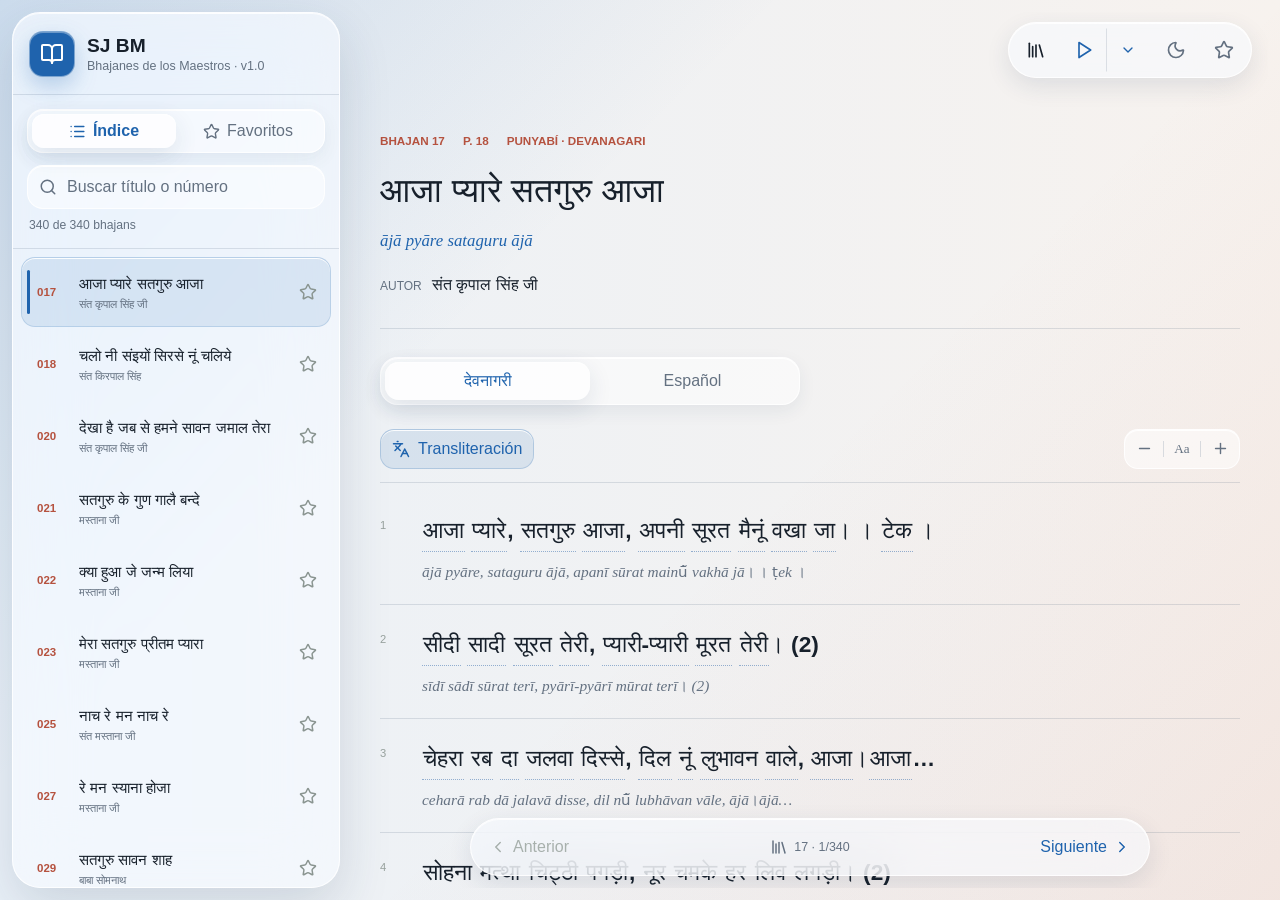
==== sj/index.html @ f0390443 "Create unified SantBani Bhajan Mala PWA" ====
<!doctype html>
<html lang="es">
<head>
  <meta charset="utf-8">
  <meta name="viewport" content="width=device-width, initial-scale=1, viewport-fit=cover">
  <meta name="theme-color" content="#eaf1f8">
  <meta name="description" content="SJ BM dentro de SantBani Bhajan Mala, con devanagari, transliteración y traducción española.">
  <meta name="mobile-web-app-capable" content="yes">
  <meta name="apple-mobile-web-app-capable" content="yes">
  <meta name="apple-mobile-web-app-status-bar-style" content="default">
  <meta name="apple-mobile-web-app-title" content="SantBani BM">
  <meta name="app-version" content="1.0">
  <title>SantBani Bhajan Mala · SJ BM</title>
  <script>
    try {
      const preferences = JSON.parse(localStorage.getItem("sj-bm:preferences") || "{}");
      document.documentElement.dataset.theme = preferences.theme === "dark" ? "dark" : "light";
    } catch {
      document.documentElement.dataset.theme = "light";
    }
  </script>
  <link rel="icon" type="image/svg+xml" href="../santbani-icon.svg">
  <link rel="apple-touch-icon" href="../santbani-icon-180.png">
  <link rel="manifest" href="../manifest.webmanifest?v=1.0">
  <link rel="stylesheet" href="styles.css?v=1.0">
</head>
<body>
  <div class="app-shell">
    <div id="drawer-backdrop" class="drawer-backdrop" hidden></div>

    <aside id="library-panel" class="library-panel" aria-label="Índice de bhajans">
      <header class="library-header">
        <a class="brand-lockup combined-brand-link" href="../" aria-label="Volver a SantBani Bhajan Mala">
          <span class="brand-icon" aria-hidden="true"><i data-icon="BookOpen"></i></span>
          <span>
            <strong>SJ BM</strong>
            <small>Bhajanes de los Maestros · v1.0</small>
          </span>
        </a>
        <button id="close-drawer" class="icon-button close-drawer" type="button" aria-label="Cerrar índice" title="Cerrar índice">
          <i data-icon="PanelLeftClose"></i>
        </button>
      </header>

      <div class="library-controls">
        <div class="view-switch" role="tablist" aria-label="Vista del índice">
          <button class="view-option active" type="button" role="tab" aria-selected="true" data-list-view="all">
            <i data-icon="List"></i><span>Índice</span>
          </button>
          <button class="view-option" type="button" role="tab" aria-selected="false" data-list-view="favorites">
            <i data-icon="Star"></i><span>Favoritos</span>
          </button>
        </div>

        <label class="search-box">
          <i data-icon="Search" aria-hidden="true"></i>
          <span class="sr-only">Buscar bhajan</span>
          <input id="search-input" type="search" autocomplete="off" placeholder="Buscar título o número">
          <button id="clear-search" class="clear-search" type="button" aria-label="Borrar búsqueda" title="Borrar búsqueda" hidden>
            <i data-icon="X"></i>
          </button>
        </label>

        <p id="list-summary" class="list-summary" aria-live="polite"></p>
      </div>

      <div id="bhajan-list" class="bhajan-list" role="list"></div>
    </aside>

    <main class="reader-shell">
      <header class="reader-toolbar">
        <button id="open-drawer" class="icon-button mobile-only" type="button" aria-label="Abrir índice" title="Índice">
          <i data-icon="Menu"></i>
        </button>
        <a class="mobile-brand combined-mobile-brand" href="../" aria-label="Volver a los libros">
          <i data-icon="BookOpen"></i><strong>SJ BM</strong><span class="app-version">v1.0</span>
        </a>
        <div class="toolbar-actions">
          <a class="icon-button combined-home" href="../" aria-label="Volver a los libros" title="Libros">
            <i data-icon="Library"></i>
          </a>
          <div id="audio-control" class="audio-control" aria-label="Reproducción del bhajan">
            <button id="audio-button" class="icon-button audio-button" type="button" aria-label="Reproducir bhajan" aria-pressed="false" title="Reproducir">
              <i data-icon="Play"></i>
            </button>
            <button id="audio-options-button" class="icon-button audio-options-button" type="button" aria-label="Elegir grabación" title="Elegir grabación" hidden>
              <i data-icon="ChevronDown"></i>
            </button>
          </div>
          <button id="mobile-search" class="icon-button mobile-only" type="button" aria-label="Buscar bhajan" title="Buscar">
            <i data-icon="Search"></i>
          </button>
          <button id="theme-button" class="icon-button" type="button" aria-label="Activar modo oscuro" title="Modo oscuro">
            <i data-icon="Moon"></i>
          </button>
          <button id="favorite-button" class="icon-button favorite-button" type="button" aria-label="Añadir a favoritos" title="Favorito">
            <i data-icon="Star"></i>
          </button>
        </div>
      </header>

      <article id="reader" class="reader" aria-live="polite">
        <div class="loading-state">Cargando los bhajanes…</div>
      </article>

      <nav class="reader-pagination" aria-label="Navegación entre bhajans">
        <button id="previous-bhajan" class="pagination-button" type="button">
          <i data-icon="ChevronLeft"></i><span>Anterior</span>
        </button>
        <button id="pagination-index" class="pagination-index" type="button" aria-label="Abrir índice">
          <i data-icon="Library"></i><span id="page-position">1 / 340</span>
        </button>
        <button id="next-bhajan" class="pagination-button next" type="button">
          <span>Siguiente</span><i data-icon="ChevronRight"></i>
        </button>
      </nav>
    </main>
  </div>

  <dialog id="audio-version-dialog" class="audio-version-dialog" aria-labelledby="audio-version-title">
    <div class="audio-version-header">
      <div>
        <span class="dialog-eyebrow">Audio</span>
        <h2 id="audio-version-title">Elegir grabación</h2>
        <p id="audio-version-bhajan"></p>
      </div>
      <button id="close-audio-version-dialog" class="icon-button" type="button" aria-label="Cerrar selector de grabaciones" title="Cerrar">
        <i data-icon="X"></i>
      </button>
    </div>
    <div id="audio-version-list" class="audio-version-list" role="list"></div>
  </dialog>

  <dialog id="word-dialog" class="word-dialog" aria-labelledby="word-dialog-title">
    <div class="word-dialog-header">
      <div>
        <span class="dialog-eyebrow">Palabra</span>
        <h2 id="word-dialog-title"></h2>
      </div>
      <button id="close-word-dialog" class="icon-button" type="button" aria-label="Cerrar definición" title="Cerrar">
        <i data-icon="X"></i>
      </button>
    </div>
    <div id="word-dialog-content" class="word-dialog-content"></div>
  </dialog>

  <div id="toast" class="toast" role="status" aria-live="polite" hidden></div>
  <audio id="bhajan-audio" preload="auto"></audio>
  <audio id="audio-session-hold" src="audio-session-hold.wav" preload="auto" loop aria-hidden="true" hidden></audio>

  <noscript>SJ BM necesita JavaScript para mostrar el índice y las fichas de vocabulario.</noscript>
  <script src="icons.js?v=1.0"></script>
  <script src="data.js?v=1.0"></script>
  <script src="bhajans.js?v=1.0"></script>
  <script src="audio-map.js?v=1.0"></script>
  <script src="app.js?v=1.0"></script>
  <script src="audio-player.js?v=1.0"></script>
</body>
</html>
---- sj/styles.css ----
:root {
  color-scheme: light;
  --ink: #20242a;
  --muted: #66707b;
  --line: #dce1e8;
  --surface: #ffffff;
  --canvas: #f3f5f8;
  --primary: #235fa4;
  --primary-soft: #e7eef9;
  --accent: #c4553f;
  --gold: #b98724;
  --blue: #2779a7;
  --shadow: 0 14px 38px rgba(32, 36, 42, 0.14);
  font-family: Inter, ui-sans-serif, system-ui, -apple-system, BlinkMacSystemFont, "Segoe UI", sans-serif;
  font-synthesis: none;
}

* {
  box-sizing: border-box;
}

html,
body {
  width: 100%;
  min-height: 100%;
  margin: 0;
}

body {
  color: var(--ink);
  background: var(--canvas);
}

button,
input {
  font: inherit;
}

button {
  color: inherit;
}

button:focus-visible,
input:focus-visible {
  outline: 3px solid rgba(35, 95, 164, 0.34);
  outline-offset: 2px;
}

[hidden] {
  display: none !important;
}

.sr-only {
  position: absolute;
  width: 1px;
  height: 1px;
  padding: 0;
  margin: -1px;
  overflow: hidden;
  clip: rect(0, 0, 0, 0);
  white-space: nowrap;
  border: 0;
}

.app-shell {
  display: grid;
  grid-template-columns: 340px minmax(0, 1fr);
  width: 100%;
  height: 100dvh;
  overflow: hidden;
}

.library-panel {
  z-index: 20;
  display: grid;
  grid-template-rows: auto auto minmax(0, 1fr);
  min-width: 0;
  height: 100dvh;
  background: var(--surface);
  border-right: 1px solid var(--line);
}

.library-header {
  display: flex;
  align-items: center;
  justify-content: space-between;
  min-height: 76px;
  padding: 12px 18px;
  border-bottom: 1px solid var(--line);
}

.brand-lockup {
  display: flex;
  align-items: center;
  min-width: 0;
  gap: 12px;
}

.brand-lockup > span:last-child {
  display: grid;
  min-width: 0;
}

.brand-lockup strong {
  font-size: 1.2rem;
  line-height: 1.2;
  letter-spacing: 0;
}

.brand-lockup small {
  margin-top: 2px;
  color: var(--muted);
  font-size: 0.78rem;
  letter-spacing: 0;
}

.brand-icon {
  display: grid;
  place-items: center;
  flex: 0 0 42px;
  width: 42px;
  height: 42px;
  color: white;
  background: var(--primary);
  border-radius: 8px;
}

.brand-icon svg {
  width: 24px;
  height: 24px;
}

.icon-button {
  display: inline-grid;
  place-items: center;
  flex: 0 0 42px;
  width: 42px;
  height: 42px;
  padding: 0;
  color: var(--muted);
  background: transparent;
  border: 1px solid transparent;
  border-radius: 7px;
  cursor: pointer;
}

.icon-button:hover {
  color: var(--ink);
  background: #edf1ef;
}

.audio-button {
  color: var(--primary);
}

.audio-control {
  display: flex;
  align-items: center;
}

.audio-control:has(.audio-options-button:not([hidden])) .audio-button {
  border-radius: 7px 0 0 7px;
}

.audio-options-button {
  flex-basis: 30px;
  width: 30px;
  color: var(--primary);
  border-left-color: var(--line);
  border-radius: 0 7px 7px 0;
}

.audio-options-button svg {
  width: 16px;
  height: 16px;
}

.audio-button.is-playing {
  color: var(--surface);
  background: var(--primary);
}

.audio-button.is-loading svg {
  opacity: 0.58;
}

.audio-button:disabled {
  color: var(--muted);
  cursor: not-allowed;
  opacity: 0.38;
}

.icon-button.is-favorite,
.row-favorite.is-favorite {
  color: var(--gold);
}

.icon-button.is-favorite svg,
.row-favorite.is-favorite svg {
  fill: currentColor;
}

.close-drawer {
  display: none;
}

.library-controls {
  padding: 14px 16px 10px;
  border-bottom: 1px solid var(--line);
}

.view-switch {
  display: grid;
  grid-template-columns: 1fr 1fr;
  min-height: 42px;
  padding: 3px;
  background: #edf1ef;
  border-radius: 7px;
}

.view-option {
  display: inline-flex;
  align-items: center;
  justify-content: center;
  min-width: 0;
  gap: 7px;
  padding: 7px 10px;
  color: var(--muted);
  background: transparent;
  border: 0;
  border-radius: 5px;
  cursor: pointer;
}

.view-option svg {
  width: 17px;
  height: 17px;
}

.view-option.active {
  color: var(--primary);
  font-weight: 700;
  background: white;
  box-shadow: 0 1px 4px rgba(32, 39, 37, 0.12);
}

.search-box {
  position: relative;
  display: flex;
  align-items: center;
  height: 44px;
  margin-top: 12px;
  color: var(--muted);
}

.search-box > svg {
  position: absolute;
  left: 12px;
  width: 18px;
  height: 18px;
  pointer-events: none;
}

.search-box input {
  width: 100%;
  height: 44px;
  padding: 0 42px 0 39px;
  color: var(--ink);
  background: white;
  border: 1px solid #cdd6d2;
  border-radius: 7px;
}

.search-box input::placeholder {
  color: #7a8581;
}

.clear-search {
  position: absolute;
  right: 5px;
  display: grid;
  place-items: center;
  width: 34px;
  height: 34px;
  padding: 0;
  color: var(--muted);
  background: transparent;
  border: 0;
  border-radius: 5px;
  cursor: pointer;
}

.clear-search svg {
  width: 17px;
  height: 17px;
}

.list-summary {
  min-height: 18px;
  margin: 9px 2px 0;
  color: var(--muted);
  font-size: 0.76rem;
}

.bhajan-list {
  min-height: 0;
  overflow-y: auto;
  overscroll-behavior: contain;
  scrollbar-width: thin;
}

.bhajan-row {
  position: relative;
  display: grid;
  grid-template-columns: minmax(0, 1fr) 44px;
  min-height: 72px;
  border-bottom: 1px solid #edf0ee;
}

.bhajan-row::before {
  position: absolute;
  inset: 8px auto 8px 0;
  width: 3px;
  background: transparent;
  content: "";
}

.bhajan-row:hover {
  background: #f7f9f8;
}

.bhajan-row.active {
  background: var(--primary-soft);
}

.bhajan-row.active::before {
  background: var(--primary);
}

.bhajan-open {
  display: grid;
  grid-template-columns: 42px minmax(0, 1fr);
  align-items: center;
  min-width: 0;
  padding: 9px 4px 9px 14px;
  text-align: left;
  background: transparent;
  border: 0;
  cursor: pointer;
}

.bhajan-number {
  color: var(--accent);
  font-size: 0.72rem;
  font-variant-numeric: tabular-nums;
  font-weight: 800;
}

.bhajan-list-copy {
  display: grid;
  min-width: 0;
  gap: 4px;
}

.bhajan-list-copy strong {
  overflow: hidden;
  color: var(--ink);
  font-family: "Noto Sans Devanagari", "Kohinoor Devanagari", Mangal, sans-serif;
  font-size: 0.96rem;
  font-weight: 650;
  line-height: 1.42;
  text-overflow: ellipsis;
  white-space: nowrap;
}

.bhajan-list-copy small {
  overflow: hidden;
  color: var(--muted);
  font-size: 0.7rem;
  text-overflow: ellipsis;
  white-space: nowrap;
}

.row-favorite {
  align-self: center;
  justify-self: center;
  display: grid;
  place-items: center;
  width: 38px;
  height: 38px;
  padding: 0;
  color: #8a9591;
  background: transparent;
  border: 0;
  border-radius: 6px;
  cursor: pointer;
}

.row-favorite:hover {
  background: rgba(35, 95, 164, 0.08);
}

.empty-list {
  display: grid;
  justify-items: center;
  gap: 6px;
  padding: 48px 24px;
  text-align: center;
}

.empty-list strong {
  font-size: 0.95rem;
}

.empty-list span {
  max-width: 230px;
  color: var(--muted);
  font-size: 0.82rem;
  line-height: 1.5;
}

.reader-shell {
  position: relative;
  min-width: 0;
  height: 100dvh;
  overflow-y: auto;
  overscroll-behavior: contain;
}

.reader-toolbar {
  position: sticky;
  top: 0;
  z-index: 10;
  display: flex;
  align-items: center;
  justify-content: flex-end;
  min-height: 64px;
  padding: 10px max(20px, env(safe-area-inset-right));
  background: rgba(243, 246, 244, 0.94);
  border-bottom: 1px solid rgba(220, 226, 223, 0.9);
  backdrop-filter: blur(14px);
}

.toolbar-actions {
  display: flex;
  align-items: center;
  gap: 4px;
}

.mobile-brand,
.mobile-only {
  display: none;
}

.app-version {
  color: var(--muted);
  font-size: 0.66rem;
  font-weight: 700;
  letter-spacing: 0;
}

.reader {
  width: min(880px, calc(100% - 48px));
  min-height: calc(100dvh - 130px);
  margin: 0 auto;
  padding: 50px 0 96px;
}

.loading-state {
  padding: 80px 0;
  color: var(--muted);
  text-align: center;
}

.bhajan-header {
  padding-bottom: 34px;
  border-bottom: 1px solid var(--line);
}

.bhajan-kicker {
  display: flex;
  flex-wrap: wrap;
  gap: 8px 18px;
  margin-bottom: 20px;
  color: var(--accent);
  font-size: 0.73rem;
  font-weight: 800;
  text-transform: uppercase;
}

.bhajan-header h1 {
  max-width: 760px;
  margin: 0;
  overflow-wrap: anywhere;
  font-family: "Noto Sans Devanagari", "Kohinoor Devanagari", Mangal, sans-serif;
  font-size: 2.15rem;
  font-weight: 700;
  line-height: 1.36;
  letter-spacing: 0;
}

.title-transliteration {
  max-width: 720px;
  margin: 14px 0 0;
  color: var(--primary);
  font-family: Georgia, "Times New Roman", serif;
  font-size: 1.05rem;
  font-style: italic;
  line-height: 1.55;
}

.title-spanish {
  max-width: 720px;
  margin: 9px 0 0;
  color: var(--muted);
  font-size: 0.96rem;
  line-height: 1.55;
}

.author-line {
  display: flex;
  align-items: baseline;
  gap: 10px;
  margin: 22px 0 0;
}

.author-line span {
  color: var(--muted);
  font-size: 0.75rem;
  text-transform: uppercase;
}

.author-line strong {
  color: var(--ink);
  font-family: "Noto Sans Devanagari", "Kohinoor Devanagari", Mangal, sans-serif;
  font-size: 1rem;
}

.reader-tabs {
  display: grid;
  grid-template-columns: 1fr 1fr;
  width: min(420px, 100%);
  min-height: 46px;
  margin: 28px 0 0;
  padding: 3px;
  background: #e8eeeb;
  border-radius: 7px;
}

.reader-tab {
  min-width: 0;
  padding: 8px 16px;
  color: var(--muted);
  background: transparent;
  border: 0;
  border-radius: 5px;
  cursor: pointer;
}

.reader-tab.active {
  color: var(--primary);
  font-weight: 750;
  background: white;
  box-shadow: 0 1px 5px rgba(32, 39, 37, 0.12);
}

.tab-panel {
  padding-top: 24px;
}

.reader-tools {
  display: flex;
  align-items: center;
  justify-content: space-between;
  gap: 12px;
  min-height: 42px;
  padding-bottom: 13px;
  border-bottom: 1px solid var(--line);
}

.tool-button {
  display: inline-flex;
  align-items: center;
  min-height: 38px;
  gap: 8px;
  padding: 7px 10px;
  color: var(--muted);
  background: transparent;
  border: 1px solid transparent;
  border-radius: 6px;
  cursor: pointer;
}

.tool-button:hover,
.tool-button.active {
  color: var(--primary);
  background: var(--primary-soft);
}

.font-stepper {
  display: grid;
  grid-template-columns: 38px 38px 38px;
  align-items: center;
  height: 38px;
  overflow: hidden;
  background: white;
  border: 1px solid #cfd8d4;
  border-radius: 6px;
}

.font-stepper button {
  display: grid;
  place-items: center;
  width: 38px;
  height: 36px;
  padding: 0;
  color: var(--muted);
  background: transparent;
  border: 0;
  cursor: pointer;
}

.font-stepper button:hover:not(:disabled) {
  color: var(--primary);
  background: var(--primary-soft);
}

.font-stepper button:disabled {
  color: #b5bdb9;
  cursor: default;
}

.font-stepper span {
  color: var(--muted);
  font-family: Georgia, serif;
  font-size: 0.82rem;
  text-align: center;
  border-right: 1px solid var(--line);
  border-left: 1px solid var(--line);
}

.bhajan-lines {
  padding: 8px 0 0;
}

.bhajan-line {
  display: grid;
  grid-template-columns: 34px minmax(0, 1fr);
  gap: 8px;
  padding: 20px 0;
  border-bottom: 1px solid #e4e9e6;
}

.bhajan-line.stanza-start {
  margin-top: 18px;
  border-top: 1px solid var(--line);
}

.line-number {
  padding-top: 8px;
  color: #97a19d;
  font-size: 0.7rem;
  font-variant-numeric: tabular-nums;
}

.devanagari-line {
  margin: 0;
  overflow-wrap: anywhere;
  color: #18201e;
  font-family: "Noto Sans Devanagari", "Kohinoor Devanagari", Mangal, sans-serif;
  font-size: calc(1.42rem * var(--text-scale));
  font-weight: 560;
  line-height: 1.75;
  letter-spacing: 0;
}

.word-button {
  display: inline;
  padding: 0 1px;
  color: inherit;
  font: inherit;
  line-height: inherit;
  letter-spacing: 0;
  background: transparent;
  border: 0;
  border-bottom: 1px dotted rgba(35, 95, 164, 0.46);
  border-radius: 0;
  cursor: pointer;
}

.word-button:hover,
.word-button:focus-visible {
  color: var(--primary);
  background: rgba(35, 95, 164, 0.08);
  border-bottom-color: var(--primary);
}

.line-transliteration {
  margin: 7px 0 0;
  overflow-wrap: anywhere;
  color: #5f6b67;
  font-family: Georgia, "Times New Roman", serif;
  font-size: calc(0.96rem * var(--text-scale));
  font-style: italic;
  line-height: 1.65;
}

.translation-status {
  display: flex;
  align-items: flex-start;
  gap: 9px;
  padding: 10px 0 16px;
  color: var(--blue);
  border-bottom: 1px solid var(--line);
  font-size: 0.8rem;
  line-height: 1.45;
}

.translation-status svg {
  flex: 0 0 18px;
  margin-top: 1px;
}

.spanish-copy {
  max-width: 760px;
  padding: 14px 0;
}

.spanish-copy p {
  margin: 0;
  padding: 16px 0;
  color: #303936;
  font-family: Georgia, "Times New Roman", serif;
  font-size: 1.08rem;
  line-height: 1.75;
  border-bottom: 1px solid #e4e9e6;
}

.spanish-notes {
  margin-top: 20px;
  padding: 12px 14px;
  color: var(--muted);
  background: var(--surface);
  border-left: 3px solid var(--primary);
}

.spanish-notes p {
  padding: 4px 0;
  color: inherit;
  font-family: inherit;
  font-size: 0.82rem;
  line-height: 1.55;
  border: 0;
}

.reader-pagination {
  position: sticky;
  bottom: 0;
  z-index: 9;
  display: grid;
  grid-template-columns: 1fr auto 1fr;
  align-items: center;
  min-height: 66px;
  padding: 8px max(20px, env(safe-area-inset-right)) max(8px, env(safe-area-inset-bottom)) max(20px, env(safe-area-inset-left));
  background: rgba(255, 255, 255, 0.96);
  border-top: 1px solid var(--line);
  backdrop-filter: blur(14px);
}

.pagination-button,
.pagination-index {
  display: inline-flex;
  align-items: center;
  justify-content: center;
  min-height: 44px;
  gap: 6px;
  padding: 7px 12px;
  color: var(--primary);
  background: transparent;
  border: 0;
  border-radius: 6px;
  cursor: pointer;
}

.pagination-button:first-child {
  justify-self: start;
}

.pagination-button.next {
  justify-self: end;
}

.pagination-button:hover,
.pagination-index:hover {
  background: var(--primary-soft);
}

.pagination-button:disabled {
  color: #a7b0ac;
  background: transparent;
  cursor: default;
}

.pagination-index {
  color: var(--muted);
  font-size: 0.78rem;
  font-variant-numeric: tabular-nums;
}

.pagination-index svg,
.pagination-button svg {
  width: 18px;
  height: 18px;
}

.word-dialog {
  width: min(460px, calc(100% - 32px));
  max-height: min(680px, calc(100dvh - 40px));
  margin: auto;
  padding: 0;
  overflow: auto;
  color: var(--ink);
  background: white;
  border: 0;
  border-radius: 8px;
  box-shadow: var(--shadow);
}

.word-dialog::backdrop {
  background: rgba(20, 29, 27, 0.46);
  backdrop-filter: blur(2px);
}

.word-dialog-header {
  position: sticky;
  top: 0;
  z-index: 1;
  display: flex;
  align-items: flex-start;
  justify-content: space-between;
  gap: 16px;
  padding: 21px 22px 16px;
  background: white;
  border-bottom: 1px solid var(--line);
}

.dialog-eyebrow {
  color: var(--accent);
  font-size: 0.7rem;
  font-weight: 800;
  text-transform: uppercase;
}

.word-dialog h2 {
  margin: 4px 0 0;
  overflow-wrap: anywhere;
  font-family: "Noto Sans Devanagari", "Kohinoor Devanagari", Mangal, sans-serif;
  font-size: 1.75rem;
  line-height: 1.35;
  letter-spacing: 0;
}

.word-dialog-content {
  padding: 22px;
}

.audio-version-dialog {
  width: min(520px, calc(100% - 32px));
  max-height: min(720px, calc(100dvh - 40px));
  margin: auto;
  padding: 0;
  overflow: auto;
  color: var(--ink);
  background: var(--surface);
  border: 0;
  border-radius: 8px;
  box-shadow: var(--shadow);
}

.audio-version-dialog::backdrop {
  background: rgba(20, 29, 27, 0.46);
  backdrop-filter: blur(2px);
}

.audio-version-header {
  position: sticky;
  top: 0;
  z-index: 1;
  display: flex;
  align-items: flex-start;
  justify-content: space-between;
  gap: 16px;
  padding: 21px 22px 16px;
  background: var(--surface);
  border-bottom: 1px solid var(--line);
}

.audio-version-header h2 {
  margin: 4px 0 0;
  font-size: 1.25rem;
  line-height: 1.3;
  letter-spacing: 0;
}

.audio-version-header p {
  margin: 5px 0 0;
  color: var(--muted);
  font-size: 0.83rem;
  line-height: 1.4;
}

.audio-version-list {
  display: grid;
  padding: 8px 0;
}

.audio-version-option {
  display: grid;
  grid-template-columns: 38px minmax(0, 1fr);
  align-items: center;
  gap: 12px;
  width: 100%;
  min-height: 68px;
  padding: 11px 22px;
  color: var(--ink);
  text-align: left;
  background: transparent;
  border: 0;
  border-bottom: 1px solid var(--line);
  cursor: pointer;
}

.audio-version-option:last-child {
  border-bottom: 0;
}

.audio-version-option:hover,
.audio-version-option:focus-visible {
  background: var(--primary-soft);
}

.audio-version-option.is-selected {
  color: var(--primary);
}

.audio-version-option-icon {
  display: grid;
  place-items: center;
  width: 38px;
  height: 38px;
  color: var(--primary);
  border: 1px solid var(--line);
  border-radius: 50%;
}

.audio-version-option-copy {
  display: grid;
  min-width: 0;
  gap: 3px;
}

.audio-version-option-copy strong {
  font-size: 0.94rem;
  letter-spacing: 0;
}

.audio-version-option-copy small {
  overflow-wrap: anywhere;
  color: var(--muted);
  font-size: 0.75rem;
  line-height: 1.35;
}

.definition-block {
  display: grid;
  gap: 6px;
  padding-bottom: 18px;
}

.definition-block + .definition-block {
  padding-top: 18px;
  border-top: 1px solid var(--line);
}

.definition-block > span,
.definition-detail > span {
  color: var(--muted);
  font-size: 0.72rem;
  font-weight: 700;
  text-transform: uppercase;
}

.definition-block strong {
  color: var(--primary);
  font-family: Georgia, "Times New Roman", serif;
  font-size: 1.15rem;
  font-weight: 600;
}

.spanish-definition p {
  margin: 0;
  font-size: 1.05rem;
  line-height: 1.55;
}

.definition-detail {
  display: grid;
  grid-template-columns: 110px minmax(0, 1fr);
  gap: 12px;
  padding: 12px 0;
  border-top: 1px solid var(--line);
}

.definition-detail strong {
  overflow-wrap: anywhere;
  font-size: 0.88rem;
  font-weight: 650;
}

.definition-source {
  display: flex;
  align-items: flex-start;
  gap: 9px;
  margin-top: 8px;
  padding-top: 16px;
  color: var(--muted);
  border-top: 1px solid var(--line);
  font-size: 0.72rem;
  line-height: 1.45;
}

.confidence {
  flex: 0 0 auto;
  padding: 2px 6px;
  color: #73530f;
  background: #f7ebc9;
  border-radius: 4px;
  font-weight: 800;
}

.confidence-alta {
  color: #1e5b4f;
  background: #dcece6;
}

.confidence-documento,
.confidence-revisada {
  color: #1e5b4f;
  background: #dcece6;
}

.toast {
  position: fixed;
  left: 50%;
  bottom: max(84px, calc(env(safe-area-inset-bottom) + 70px));
  z-index: 60;
  min-width: 190px;
  max-width: calc(100% - 32px);
  padding: 10px 16px;
  color: white;
  text-align: center;
  background: #202725;
  border-radius: 6px;
  box-shadow: var(--shadow);
  transform: translateX(-50%);
}

.drawer-backdrop {
  position: fixed;
  inset: 0;
  z-index: 19;
  background: rgba(20, 29, 27, 0.42);
}

html[data-theme="dark"] {
  color-scheme: dark;
  --ink: #eef2f7;
  --muted: #a9b3c0;
  --line: #35404e;
  --surface: #171d25;
  --canvas: #101620;
  --primary: #82b4f0;
  --primary-soft: #23364f;
  --accent: #ef8b72;
  --gold: #e2b85f;
  --blue: #7cc4e7;
  --shadow: 0 18px 44px rgba(0, 0, 0, 0.42);
}

html[data-theme="dark"] .brand-icon {
  color: #ffffff;
  background: #2d69ad;
}

html[data-theme="dark"] .icon-button:hover,
html[data-theme="dark"] .row-favorite:hover {
  background: #252f3b;
}

html[data-theme="dark"] .audio-button.is-playing,
html[data-theme="dark"] .audio-button.is-playing:hover {
  color: var(--surface);
  background: var(--primary);
}

html[data-theme="dark"] .view-switch,
html[data-theme="dark"] .reader-tabs {
  background: #222c38;
}

html[data-theme="dark"] .view-option.active,
html[data-theme="dark"] .reader-tab.active,
html[data-theme="dark"] .font-stepper {
  background: #2d3948;
  box-shadow: 0 1px 5px rgba(0, 0, 0, 0.3);
}

html[data-theme="dark"] .search-box input {
  color: var(--ink);
  background: #111822;
  border-color: #455264;
}

html[data-theme="dark"] .search-box input::placeholder {
  color: #8b98a8;
}

html[data-theme="dark"] .bhajan-row {
  border-bottom-color: #293544;
}

html[data-theme="dark"] .bhajan-row:hover {
  background: #1c2530;
}

html[data-theme="dark"] .bhajan-row.active {
  background: #23364f;
}

html[data-theme="dark"] .reader-toolbar {
  background: rgba(16, 22, 32, 0.94);
  border-bottom-color: rgba(53, 64, 78, 0.92);
}

html[data-theme="dark"] .bhajan-header h1,
html[data-theme="dark"] .bhajan-list-copy strong,
html[data-theme="dark"] .devanagari-line,
html[data-theme="dark"] .author-line strong {
  color: var(--ink);
}

html[data-theme="dark"] .font-stepper {
  border-color: #455264;
}

html[data-theme="dark"] .bhajan-line,
html[data-theme="dark"] .spanish-copy p {
  border-bottom-color: #2f3b49;
}

html[data-theme="dark"] .line-transliteration {
  color: #b2bcc8;
}

html[data-theme="dark"] .word-button:hover,
html[data-theme="dark"] .word-button:focus-visible {
  color: #a7cdf8;
  background: rgba(130, 180, 240, 0.12);
  border-bottom-color: #82b4f0;
}

html[data-theme="dark"] .spanish-copy p {
  color: #dce4ee;
}

html[data-theme="dark"] .reader-pagination {
  background: rgba(23, 29, 37, 0.96);
}

html[data-theme="dark"] .word-dialog,
html[data-theme="dark"] .word-dialog-header,
html[data-theme="dark"] .audio-version-dialog,
html[data-theme="dark"] .audio-version-header {
  color: var(--ink);
  background: #1b222c;
}

html[data-theme="dark"] .word-dialog::backdrop,
html[data-theme="dark"] .audio-version-dialog::backdrop {
  background: rgba(0, 0, 0, 0.64);
}

html[data-theme="dark"] .audio-version-option:hover,
html[data-theme="dark"] .audio-version-option:focus-visible {
  background: #23364f;
}

html[data-theme="dark"] .spanish-definition p,
html[data-theme="dark"] .definition-detail strong {
  color: #e7edf5;
}

html[data-theme="dark"] .confidence {
  color: #f0d38f;
  background: #4a3d20;
}

html[data-theme="dark"] .confidence-alta {
  color: #b3d4fa;
  background: #263d59;
}

html[data-theme="dark"] .confidence-documento,
html[data-theme="dark"] .confidence-revisada {
  color: #b3d4fa;
  background: #263d59;
}

html[data-theme="dark"] .toast {
  color: #18202b;
  background: #eef2f7;
}

html[data-theme="dark"] .drawer-backdrop {
  background: rgba(0, 0, 0, 0.62);
}

@media (max-width: 1023px) {
  .app-shell {
    display: block;
    height: 100dvh;
  }

  .library-panel {
    position: fixed;
    inset: 0 auto 0 0;
    width: min(360px, calc(100% - 42px));
    max-width: 100%;
    border-right: 0;
    box-shadow: var(--shadow);
    transform: translateX(-104%);
    transition: transform 180ms ease;
  }

  .library-panel.open {
    transform: translateX(0);
  }

  .close-drawer,
  .mobile-only,
  .mobile-brand {
    display: inline-grid;
  }

  .reader-toolbar {
    justify-content: space-between;
    min-height: 58px;
    padding: max(7px, env(safe-area-inset-top)) max(10px, env(safe-area-inset-right)) 7px max(10px, env(safe-area-inset-left));
  }

  .mobile-brand {
    grid-auto-flow: column;
    align-items: center;
    gap: 8px;
    color: var(--primary);
  }

  .mobile-brand svg {
    width: 21px;
    height: 21px;
  }

  .mobile-brand strong {
    font-size: 1rem;
    letter-spacing: 0;
  }

  .reader {
    width: min(780px, calc(100% - 32px));
    min-height: calc(100dvh - 120px);
    padding: 32px 0 84px;
  }

  .bhajan-header h1 {
    font-size: 1.82rem;
  }

  .reader-pagination {
    padding-right: max(8px, env(safe-area-inset-right));
    padding-left: max(8px, env(safe-area-inset-left));
  }
}

@media (max-width: 599px) {
  .reader {
    width: calc(100% - 24px);
    padding-top: 26px;
  }

  .bhajan-header {
    padding-bottom: 27px;
  }

  .bhajan-kicker {
    margin-bottom: 15px;
  }

  .bhajan-header h1 {
    font-size: 1.6rem;
    line-height: 1.42;
  }

  .title-transliteration {
    font-size: 0.98rem;
  }

  .title-spanish {
    font-size: 0.9rem;
  }

  .reader-tabs {
    width: 100%;
    margin-top: 22px;
  }

  .reader-tools {
    gap: 8px;
  }

  .tool-button {
    padding-right: 7px;
    padding-left: 7px;
    font-size: 0.82rem;
  }

  .bhajan-line {
    grid-template-columns: 25px minmax(0, 1fr);
    gap: 5px;
    padding: 17px 0;
  }

  .line-number {
    padding-top: 7px;
    font-size: 0.64rem;
  }

  .devanagari-line {
    font-size: calc(1.28rem * var(--text-scale));
    line-height: 1.78;
  }

  .line-transliteration {
    font-size: calc(0.89rem * var(--text-scale));
  }

  .spanish-copy p {
    font-size: 1rem;
  }

  .pagination-button span {
    display: none;
  }

  .pagination-button,
  .pagination-index {
    min-width: 44px;
    padding-right: 8px;
    padding-left: 8px;
  }

  .word-dialog {
    width: 100%;
    max-width: 100%;
    max-height: 82dvh;
    margin: auto 0 0;
    border-radius: 8px 8px 0 0;
  }

  .audio-version-dialog {
    width: 100%;
    max-width: 100%;
    max-height: 82dvh;
    margin: auto 0 0;
    border-radius: 8px 8px 0 0;
  }

  .word-dialog-header,
  .word-dialog-content,
  .audio-version-header {
    padding-right: 18px;
    padding-left: 18px;
  }

  .audio-version-option {
    padding-right: 18px;
    padding-left: 18px;
  }
}

@media (max-width: 359px) {
  .mobile-brand {
    display: none;
  }
}

@media (prefers-reduced-motion: reduce) {
  *,
  *::before,
  *::after {
    scroll-behavior: auto !important;
    transition-duration: 0.01ms !important;
  }
}

/* Liquid Glass interface */
:root {
  --ink: #17202b;
  --muted: #647181;
  --line: rgba(52, 80, 112, 0.17);
  --surface: #f7fafe;
  --canvas: #eaf1f8;
  --canvas-end: #f7f2ee;
  --primary: #1f63ad;
  --primary-soft: rgba(31, 99, 173, 0.11);
  --accent: #b5523f;
  --gold: #a87312;
  --blue: #256f9b;
  --ambient-primary: rgba(31, 99, 173, 0.15);
  --ambient-warm: rgba(181, 82, 63, 0.08);
  --glass-panel: rgba(247, 250, 254, 0.68);
  --glass-control: rgba(255, 255, 255, 0.5);
  --glass-strong: rgba(255, 255, 255, 0.78);
  --glass-opaque: #f3f7fc;
  --glass-border: rgba(255, 255, 255, 0.84);
  --glass-edge: rgba(46, 72, 103, 0.14);
  --glass-highlight: rgba(255, 255, 255, 0.9);
  --glass-shadow: 0 20px 52px rgba(27, 54, 87, 0.15), inset 0 1px 0 rgba(255, 255, 255, 0.72);
  --control-shadow: 0 8px 24px rgba(27, 54, 87, 0.11), inset 0 1px 0 rgba(255, 255, 255, 0.76);
  --content-rule: rgba(50, 75, 105, 0.15);
  --shadow: 0 24px 64px rgba(19, 42, 71, 0.22);
  font-family: -apple-system, BlinkMacSystemFont, "SF Pro Text", "Segoe UI", sans-serif;
}

html[data-theme="dark"] {
  --ink: #edf3fa;
  --muted: #adb8c5;
  --line: rgba(210, 226, 244, 0.14);
  --surface: #111923;
  --canvas: #09111b;
  --canvas-end: #171310;
  --primary: #8bbdf3;
  --primary-soft: rgba(139, 189, 243, 0.14);
  --accent: #f09a84;
  --gold: #e8bd61;
  --blue: #87c8e9;
  --ambient-primary: rgba(55, 118, 190, 0.22);
  --ambient-warm: rgba(177, 85, 64, 0.12);
  --glass-panel: rgba(18, 26, 37, 0.68);
  --glass-control: rgba(29, 40, 55, 0.54);
  --glass-strong: rgba(22, 31, 43, 0.82);
  --glass-opaque: #161f2b;
  --glass-border: rgba(235, 245, 255, 0.13);
  --glass-edge: rgba(219, 234, 250, 0.12);
  --glass-highlight: rgba(255, 255, 255, 0.16);
  --glass-shadow: 0 24px 58px rgba(0, 0, 0, 0.42), inset 0 1px 0 rgba(255, 255, 255, 0.1);
  --control-shadow: 0 10px 28px rgba(0, 0, 0, 0.3), inset 0 1px 0 rgba(255, 255, 255, 0.08);
  --content-rule: rgba(216, 229, 245, 0.13);
  --shadow: 0 28px 72px rgba(0, 0, 0, 0.54);
}

body {
  background:
    linear-gradient(135deg, var(--ambient-primary), transparent 36%),
    linear-gradient(315deg, var(--ambient-warm), transparent 42%),
    linear-gradient(90deg, var(--canvas), var(--canvas-end));
  background-attachment: fixed;
}

button {
  -webkit-tap-highlight-color: transparent;
  transition: color 160ms ease, background-color 160ms ease, border-color 160ms ease, box-shadow 160ms ease, transform 160ms ease;
}

button:active:not(:disabled) {
  transform: scale(0.96);
}

button:focus-visible,
input:focus-visible {
  outline: 3px solid rgba(31, 99, 173, 0.34);
  outline-offset: 2px;
}

.app-shell {
  background: transparent;
}

.library-panel {
  isolation: isolate;
  overflow: hidden;
  background: var(--glass-panel);
  border: 1px solid var(--glass-border);
  box-shadow: var(--glass-shadow);
  -webkit-backdrop-filter: blur(34px) saturate(160%);
  backdrop-filter: blur(34px) saturate(160%);
}

.library-panel::before {
  position: absolute;
  inset: 0 22px auto;
  z-index: 2;
  height: 1px;
  background: linear-gradient(90deg, transparent, var(--glass-highlight), transparent);
  content: "";
  pointer-events: none;
}

.library-header,
.library-controls {
  border-bottom-color: var(--glass-edge);
}

.library-header {
  min-height: 82px;
  padding: 14px 16px;
}

.brand-icon {
  flex-basis: 46px;
  width: 46px;
  height: 46px;
  background: #1f63ad;
  border: 1px solid rgba(255, 255, 255, 0.42);
  border-radius: 14px;
  box-shadow: 0 9px 22px rgba(31, 99, 173, 0.26), inset 0 1px 0 rgba(255, 255, 255, 0.34);
}

html[data-theme="dark"] .brand-icon {
  background: #2d6db5;
}

.icon-button {
  flex-basis: 44px;
  width: 44px;
  height: 44px;
  border-color: transparent;
  border-radius: 50%;
}

.icon-button:hover,
html[data-theme="dark"] .icon-button:hover,
html[data-theme="dark"] .row-favorite:hover {
  color: var(--ink);
  background: var(--glass-control);
  border-color: var(--glass-border);
  box-shadow: var(--control-shadow);
}

.audio-control:has(.audio-options-button:not([hidden])) .audio-button {
  border-radius: 999px 8px 8px 999px;
}

.audio-options-button {
  border-left-color: var(--glass-edge);
  border-radius: 8px 999px 999px 8px;
}

.audio-button.is-playing,
.audio-button.is-playing:hover,
html[data-theme="dark"] .audio-button.is-playing,
html[data-theme="dark"] .audio-button.is-playing:hover {
  color: #ffffff;
  background: #1f63ad;
  border-color: rgba(255, 255, 255, 0.28);
  box-shadow: 0 8px 22px rgba(31, 99, 173, 0.32), inset 0 1px 0 rgba(255, 255, 255, 0.28);
}

.library-controls {
  padding: 14px 14px 12px;
}

.view-switch,
html[data-theme="dark"] .view-switch,
.reader-tabs,
html[data-theme="dark"] .reader-tabs {
  background: var(--glass-control);
  border: 1px solid var(--glass-border);
  box-shadow: inset 0 1px 0 var(--glass-highlight), 0 6px 18px rgba(27, 54, 87, 0.07);
}

.view-switch {
  min-height: 44px;
  padding: 4px;
  border-radius: 16px;
}

.view-option {
  border-radius: 12px;
}

.view-option.active,
html[data-theme="dark"] .view-option.active,
.reader-tab.active,
html[data-theme="dark"] .reader-tab.active {
  color: var(--primary);
  background: var(--glass-strong);
  box-shadow: var(--control-shadow);
}

.search-box input,
html[data-theme="dark"] .search-box input {
  color: var(--ink);
  background: var(--glass-control);
  border-color: var(--glass-border);
  border-radius: 16px;
  box-shadow: inset 0 1px 0 var(--glass-highlight);
}

.search-box input::placeholder,
html[data-theme="dark"] .search-box input::placeholder {
  color: var(--muted);
}

.clear-search {
  border-radius: 50%;
}

.bhajan-list {
  padding: 6px 0 10px;
}

.bhajan-row,
html[data-theme="dark"] .bhajan-row {
  min-height: 70px;
  margin: 2px 8px;
  overflow: hidden;
  background: transparent;
  border: 1px solid transparent;
  border-radius: 14px;
}

.bhajan-row::before {
  inset: 12px auto 12px 5px;
  width: 3px;
  border-radius: 999px;
}

.bhajan-row:hover,
html[data-theme="dark"] .bhajan-row:hover {
  background: var(--glass-control);
  border-color: var(--glass-edge);
}

.bhajan-row.active,
html[data-theme="dark"] .bhajan-row.active {
  background: var(--primary-soft);
  border-color: rgba(31, 99, 173, 0.17);
  box-shadow: inset 0 1px 0 var(--glass-highlight);
}

.bhajan-open {
  padding-left: 15px;
}

.row-favorite {
  border-radius: 50%;
}

.reader-shell {
  scrollbar-width: thin;
  scrollbar-color: var(--glass-edge) transparent;
}

.reader-toolbar {
  background: transparent;
  border-bottom: 0;
  -webkit-backdrop-filter: none;
  backdrop-filter: none;
}

html[data-theme="dark"] .reader-toolbar {
  background: transparent;
  border-bottom: 0;
}

.toolbar-actions {
  position: relative;
  padding: 5px;
  overflow: hidden;
  background: var(--glass-panel);
  border: 1px solid var(--glass-border);
  border-radius: 999px;
  box-shadow: var(--control-shadow);
  -webkit-backdrop-filter: blur(26px) saturate(160%);
  backdrop-filter: blur(26px) saturate(160%);
}

.toolbar-actions::before,
.reader-pagination::before {
  position: absolute;
  inset: 0 14px auto;
  height: 1px;
  background: linear-gradient(90deg, transparent, var(--glass-highlight), transparent);
  content: "";
  pointer-events: none;
}

.mobile-brand {
  color: var(--primary);
}

.reader {
  width: min(900px, calc(100% - 56px));
  padding: 46px 0 112px;
}

.bhajan-header {
  border-bottom-color: var(--content-rule);
}

.bhajan-header h1,
html[data-theme="dark"] .bhajan-header h1,
html[data-theme="dark"] .bhajan-list-copy strong,
.devanagari-line,
html[data-theme="dark"] .devanagari-line,
html[data-theme="dark"] .author-line strong {
  color: var(--ink);
}

.title-transliteration {
  color: var(--primary);
}

.reader-tabs {
  min-height: 48px;
  padding: 4px;
  border-radius: 18px;
}

.reader-tab {
  border-radius: 14px;
}

.reader-tools {
  border-bottom-color: var(--content-rule);
}

.tool-button {
  min-height: 40px;
  padding: 7px 11px;
  background: var(--glass-control);
  border-color: var(--glass-border);
  border-radius: 14px;
  box-shadow: inset 0 1px 0 var(--glass-highlight);
}

.tool-button:hover,
.tool-button.active {
  color: var(--primary);
  background: var(--primary-soft);
  border-color: rgba(31, 99, 173, 0.21);
}

.font-stepper,
html[data-theme="dark"] .font-stepper {
  height: 40px;
  background: var(--glass-control);
  border-color: var(--glass-border);
  border-radius: 14px;
  box-shadow: inset 0 1px 0 var(--glass-highlight);
}

.font-stepper button {
  height: 38px;
}

.font-stepper button:hover:not(:disabled) {
  background: var(--primary-soft);
}

.bhajan-line,
.spanish-copy p,
html[data-theme="dark"] .bhajan-line,
html[data-theme="dark"] .spanish-copy p {
  border-bottom-color: var(--content-rule);
}

.bhajan-line.stanza-start {
  border-top-color: var(--content-rule);
}

.line-transliteration,
html[data-theme="dark"] .line-transliteration {
  color: var(--muted);
}

.spanish-copy p,
html[data-theme="dark"] .spanish-copy p {
  color: var(--ink);
}

.spanish-notes {
  background: var(--glass-control);
  border-radius: 6px;
}

.reader-pagination {
  position: sticky;
  overflow: hidden;
  background: var(--glass-panel);
  border: 1px solid var(--glass-border);
  box-shadow: var(--control-shadow);
  -webkit-backdrop-filter: blur(26px) saturate(160%);
  backdrop-filter: blur(26px) saturate(160%);
}

html[data-theme="dark"] .reader-pagination {
  background: var(--glass-panel);
}

.pagination-button,
.pagination-index {
  min-height: 44px;
  border-radius: 999px;
}

.pagination-button:hover,
.pagination-index:hover {
  background: var(--primary-soft);
}

.word-dialog,
.audio-version-dialog {
  background: var(--glass-strong);
  border: 1px solid var(--glass-border);
  border-radius: 28px;
  box-shadow: var(--shadow);
  -webkit-backdrop-filter: blur(34px) saturate(165%);
  backdrop-filter: blur(34px) saturate(165%);
}

.word-dialog::backdrop,
.audio-version-dialog::backdrop {
  background: rgba(7, 13, 21, 0.34);
  -webkit-backdrop-filter: blur(12px) saturate(120%);
  backdrop-filter: blur(12px) saturate(120%);
}

.word-dialog-header,
.audio-version-header,
html[data-theme="dark"] .word-dialog,
html[data-theme="dark"] .word-dialog-header,
html[data-theme="dark"] .audio-version-dialog,
html[data-theme="dark"] .audio-version-header {
  color: var(--ink);
  background: var(--glass-strong);
}

.word-dialog-header,
.audio-version-header {
  border-bottom-color: var(--glass-edge);
  -webkit-backdrop-filter: blur(24px) saturate(150%);
  backdrop-filter: blur(24px) saturate(150%);
}

.audio-version-option {
  border-bottom-color: var(--glass-edge);
}

.audio-version-option:hover,
.audio-version-option:focus-visible,
html[data-theme="dark"] .audio-version-option:hover,
html[data-theme="dark"] .audio-version-option:focus-visible {
  background: var(--primary-soft);
}

.toast,
html[data-theme="dark"] .toast {
  color: var(--ink);
  background: var(--glass-strong);
  border: 1px solid var(--glass-border);
  border-radius: 999px;
  box-shadow: var(--control-shadow);
  -webkit-backdrop-filter: blur(22px) saturate(150%);
  backdrop-filter: blur(22px) saturate(150%);
}

.drawer-backdrop,
html[data-theme="dark"] .drawer-backdrop {
  background: rgba(7, 13, 21, 0.34);
  -webkit-backdrop-filter: blur(8px);
  backdrop-filter: blur(8px);
}

@media (min-width: 1024px) {
  .app-shell {
    grid-template-columns: 328px minmax(0, 1fr);
    gap: 12px;
    padding: 12px;
  }

  .library-panel {
    height: calc(100dvh - 24px);
    border-radius: 28px;
  }

  .reader-shell {
    height: calc(100dvh - 24px);
  }

  .reader-toolbar {
    min-height: 72px;
    padding: 10px 16px;
    pointer-events: none;
  }

  .toolbar-actions {
    pointer-events: auto;
  }

  .reader-pagination {
    bottom: 12px;
    width: min(680px, calc(100% - 48px));
    min-height: 58px;
    margin: 0 auto 12px;
    padding: 6px;
    border-radius: 999px;
  }
}

@media (max-width: 1023px) {
  .app-shell {
    padding: 0;
  }

  .library-panel {
    inset: max(8px, env(safe-area-inset-top)) auto max(8px, env(safe-area-inset-bottom)) max(8px, env(safe-area-inset-left));
    width: min(360px, calc(100% - 32px));
    height: auto;
    border-radius: 28px;
    transform: translateX(calc(-100% - 24px));
    transition: transform 260ms cubic-bezier(0.2, 0.8, 0.2, 1);
  }

  .library-panel.open {
    transform: translateX(0);
  }

  .reader-shell {
    height: 100dvh;
    padding-top: env(safe-area-inset-top);
  }

  .reader-toolbar {
    top: 8px;
    width: calc(100% - 16px);
    min-height: 56px;
    margin: 8px 8px 0;
    padding: 5px 6px;
    background: var(--glass-panel);
    border: 1px solid var(--glass-border);
    border-radius: 24px;
    box-shadow: var(--control-shadow);
    -webkit-backdrop-filter: blur(26px) saturate(160%);
    backdrop-filter: blur(26px) saturate(160%);
  }

  html[data-theme="dark"] .reader-toolbar {
    background: var(--glass-panel);
    border-color: var(--glass-border);
  }

  .toolbar-actions {
    gap: 0;
    padding: 0;
    overflow: visible;
    background: transparent;
    border: 0;
    box-shadow: none;
    -webkit-backdrop-filter: none;
    backdrop-filter: none;
  }

  .toolbar-actions::before {
    display: none;
  }

  .reader {
    width: min(780px, calc(100% - 32px));
    min-height: calc(100dvh - 130px);
    padding: 34px 0 112px;
  }

  .reader-pagination {
    bottom: max(8px, env(safe-area-inset-bottom));
    width: calc(100% - 16px);
    min-height: 56px;
    margin: 0 8px max(8px, env(safe-area-inset-bottom));
    padding: 5px;
    border-radius: 24px;
  }
}

@media (max-width: 599px) {
  .reader {
    width: calc(100% - 24px);
    padding-top: 30px;
  }

  .reader-tabs {
    border-radius: 18px;
  }

  .word-dialog,
  .audio-version-dialog {
    width: calc(100% - 16px);
    max-width: calc(100% - 16px);
    margin: auto 8px max(8px, env(safe-area-inset-bottom));
    border-radius: 28px;
  }

  .pagination-button,
  .pagination-index {
    min-width: 44px;
    padding-right: 8px;
    padding-left: 8px;
  }
}

@media (prefers-reduced-transparency: reduce) {
  .library-panel,
  .reader-toolbar,
  .toolbar-actions,
  .reader-pagination,
  .word-dialog,
  .word-dialog-header,
  .audio-version-dialog,
  .audio-version-header,
  .toast {
    background: var(--glass-opaque);
    -webkit-backdrop-filter: none;
    backdrop-filter: none;
  }
}

@media (prefers-contrast: more) {
  .library-panel,
  .reader-toolbar,
  .toolbar-actions,
  .reader-pagination,
  .word-dialog,
  .audio-version-dialog,
  .view-switch,
  .reader-tabs,
  .search-box input {
    border-color: currentColor;
  }
}

@supports not ((-webkit-backdrop-filter: blur(1px)) or (backdrop-filter: blur(1px))) {
  .library-panel,
  .reader-toolbar,
  .toolbar-actions,
  .reader-pagination,
  .word-dialog,
  .word-dialog-header,
  .audio-version-dialog,
  .audio-version-header,
  .toast {
    background: var(--glass-opaque);
  }
}

/* Combined SantBani navigation */
.combined-brand-link,
.combined-mobile-brand,
a.icon-button {
  color: inherit;
  text-decoration: none;
}

.combined-mobile-brand {
  color: var(--primary);
}

@media (max-width: 1023px) {
  .combined-home {
    display: none;
  }
}

@media (max-width: 359px) {
  .combined-home {
    display: inline-grid;
  }
}
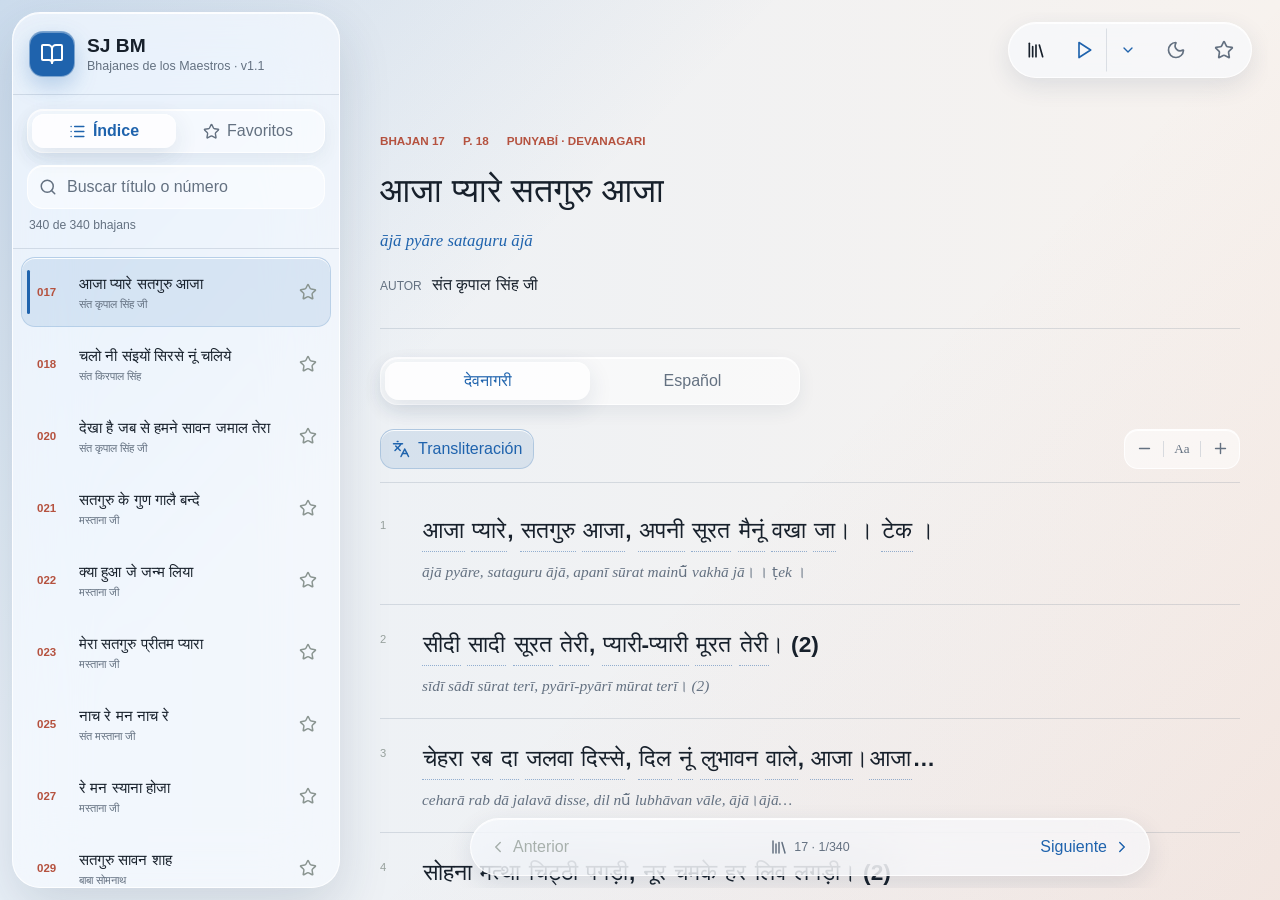
==== commit 742ccf1b: "Use official book covers and stack library cards" ====
--- a/sj/index.html
+++ b/sj/index.html
@@ -9,7 +9,7 @@
   <meta name="apple-mobile-web-app-capable" content="yes">
   <meta name="apple-mobile-web-app-status-bar-style" content="default">
   <meta name="apple-mobile-web-app-title" content="SantBani BM">
-  <meta name="app-version" content="1.0">
+  <meta name="app-version" content="1.1">
   <title>SantBani Bhajan Mala · SJ BM</title>
   <script>
     try {
@@ -21,8 +21,8 @@
   </script>
   <link rel="icon" type="image/svg+xml" href="../santbani-icon.svg">
   <link rel="apple-touch-icon" href="../santbani-icon-180.png">
-  <link rel="manifest" href="../manifest.webmanifest?v=1.0">
-  <link rel="stylesheet" href="styles.css?v=1.0">
+  <link rel="manifest" href="../manifest.webmanifest?v=1.1">
+  <link rel="stylesheet" href="styles.css?v=1.1">
 </head>
 <body>
   <div class="app-shell">
@@ -34,7 +34,7 @@
           <span class="brand-icon" aria-hidden="true"><i data-icon="BookOpen"></i></span>
           <span>
             <strong>SJ BM</strong>
-            <small>Bhajanes de los Maestros · v1.0</small>
+            <small>Bhajanes de los Maestros · v1.1</small>
           </span>
         </a>
         <button id="close-drawer" class="icon-button close-drawer" type="button" aria-label="Cerrar índice" title="Cerrar índice">
@@ -73,7 +73,7 @@
           <i data-icon="Menu"></i>
         </button>
         <a class="mobile-brand combined-mobile-brand" href="../" aria-label="Volver a los libros">
-          <i data-icon="BookOpen"></i><strong>SJ BM</strong><span class="app-version">v1.0</span>
+          <i data-icon="BookOpen"></i><strong>SJ BM</strong><span class="app-version">v1.1</span>
         </a>
         <div class="toolbar-actions">
           <a class="icon-button combined-home" href="../" aria-label="Volver a los libros" title="Libros">
@@ -149,11 +149,11 @@
   <audio id="audio-session-hold" src="audio-session-hold.wav" preload="auto" loop aria-hidden="true" hidden></audio>
 
   <noscript>SJ BM necesita JavaScript para mostrar el índice y las fichas de vocabulario.</noscript>
-  <script src="icons.js?v=1.0"></script>
-  <script src="data.js?v=1.0"></script>
-  <script src="bhajans.js?v=1.0"></script>
-  <script src="audio-map.js?v=1.0"></script>
-  <script src="app.js?v=1.0"></script>
-  <script src="audio-player.js?v=1.0"></script>
+  <script src="icons.js?v=1.1"></script>
+  <script src="data.js?v=1.1"></script>
+  <script src="bhajans.js?v=1.1"></script>
+  <script src="audio-map.js?v=1.1"></script>
+  <script src="app.js?v=1.1"></script>
+  <script src="audio-player.js?v=1.1"></script>
 </body>
 </html>
